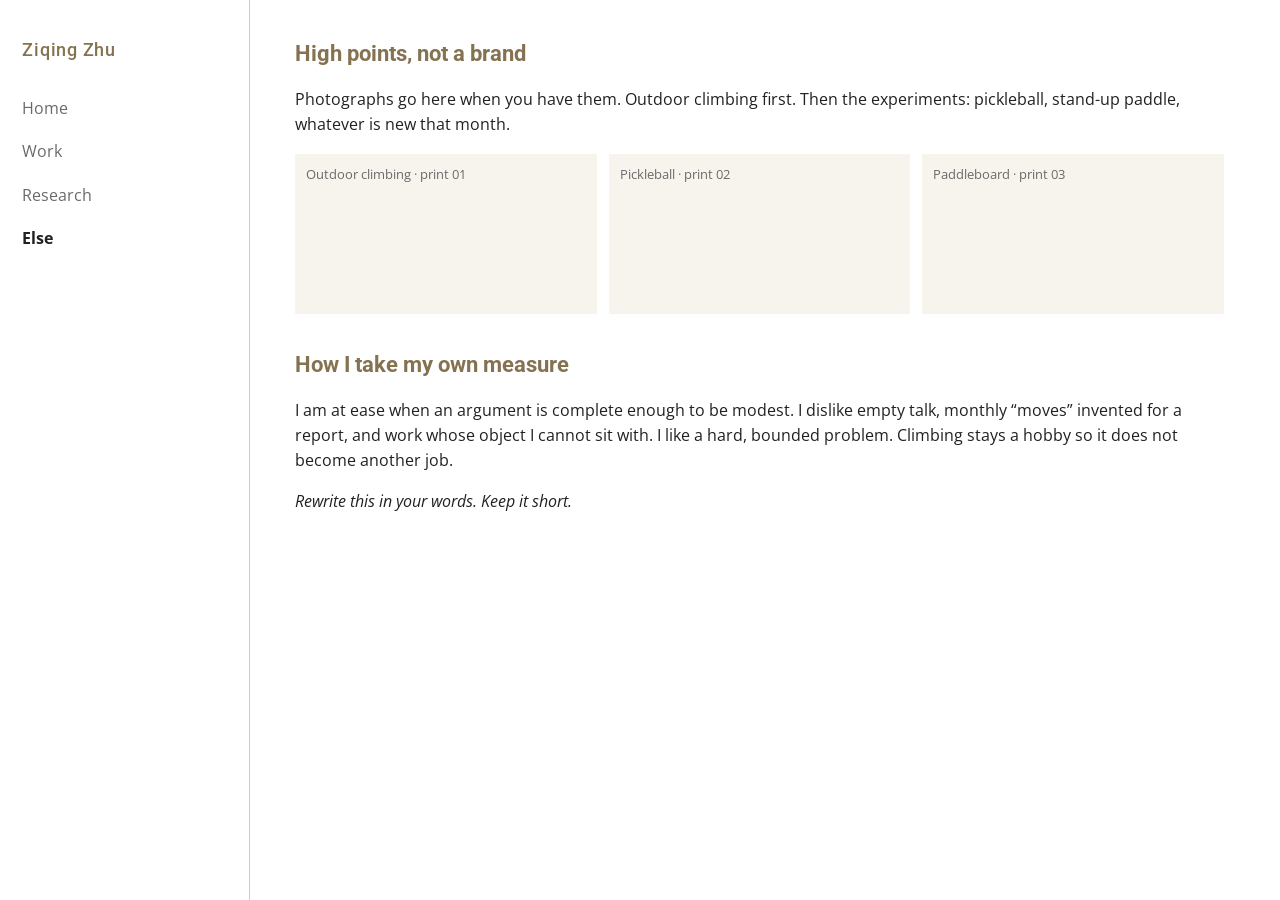
==== else.html @ 23becf90 "Publish a static personal site that opens locally without a preview server. Co-authored-by: Cursor <" ====
<!DOCTYPE html>
<html lang="en">
<head>
  <meta charset="utf-8" />
  <meta name="viewport" content="width=device-width, initial-scale=1" />
  <title>Else · Ziqing Zhu</title>
  <link rel="preconnect" href="https://fonts.googleapis.com" />
  <link rel="preconnect" href="https://fonts.gstatic.com" crossorigin />
  <link href="https://fonts.googleapis.com/css2?family=Open+Sans:ital,wght@0,400;0,700;1,400&family=Roboto:wght@400;500;700&display=swap" rel="stylesheet" />
  <link rel="stylesheet" href="styles.css?v=3" />
</head>
<body>
  <div class="page">
    <aside class="nav">
      <p class="brand">Ziqing Zhu</p>
      <nav aria-label="Primary">
        <ul>
          <li><a href="index.html">Home</a></li>
          <li><a href="work.html">Work</a></li>
          <li><a href="research.html">Research</a></li>
          <li><a href="else.html" aria-current="page">Else</a></li>
        </ul>
      </nav>
    </aside>
    <div class="main">
      <h2>High points, not a brand</h2>
      <p>Photographs go here when you have them. Outdoor climbing first. Then the experiments: pickleball, stand-up paddle, whatever is new that month.</p>

      <div class="moments">
        <div class="moment">Outdoor climbing · print 01</div>
        <div class="moment">Pickleball · print 02</div>
        <div class="moment">Paddleboard · print 03</div>
      </div>

      <article class="section">
        <h2>How I take my own measure</h2>
        <p>I am at ease when an argument is complete enough to be modest. I dislike empty talk, monthly “moves” invented for a report, and work whose object I cannot sit with. I like a hard, bounded problem. Climbing stays a hobby so it does not become another job.</p>
        <p><em>Rewrite this in your words. Keep it short.</em></p>
      </article>
    </div>
  </div>
</body>
</html>
---- styles.css ----
:root {
  --bg: #ffffff;
  --cream: #f7f4ee;
  --ink: #212121;
  --mute: #6a6a6a;
  --taupe: #857251;
  --line: #cccccc;
  --link: #857251;
}

* { box-sizing: border-box; }
html { scroll-behavior: smooth; }
body {
  margin: 0;
  min-height: 100vh;
  background: var(--bg);
  color: var(--ink);
  font-family: "Open Sans", "PingFang SC", "Hiragino Sans GB", sans-serif;
  font-size: 16px;
  font-weight: 400;
  line-height: 1.56;
  overflow-wrap: break-word;
}

a { color: var(--link); }
a:hover { color: #976b25; }
a:focus-visible { outline: 2px solid var(--taupe); outline-offset: 3px; }

.page {
  display: grid;
  grid-template-columns: 250px minmax(0, 1fr);
  min-height: 100vh;
}

.nav {
  padding: 2.4rem 1.4rem 3rem;
  border-right: 1px solid var(--line);
  background: var(--bg);
}
.brand {
  margin: 0 0 1.6rem;
  color: var(--taupe);
  font-family: Roboto, "PingFang SC", sans-serif;
  font-size: 1.15rem;
  font-weight: 500;
  letter-spacing: 0.04em;
  line-height: 1.35;
}
.nav ul {
  list-style: none;
  margin: 0;
  padding: 0;
}
.nav a {
  display: block;
  padding: 0.45rem 0;
  color: var(--mute);
  text-decoration: none;
}
.nav a:hover,
.nav a[aria-current="page"] {
  color: var(--ink);
  font-weight: 700;
}

.main {
  padding: 2.4rem 3.5rem 4rem 2.8rem;
  max-width: 72rem;
}

.hero {
  display: grid;
  grid-template-columns: minmax(14rem, 17.5rem) minmax(0, 1fr);
  gap: 1.8rem 2.8rem;
  align-items: start;
}

.portrait {
  position: relative;
  background: var(--cream);
  aspect-ratio: 4 / 5;
}
.portrait span {
  position: absolute;
  left: 0.7rem;
  bottom: 0.7rem;
  color: #9e9e9e;
  font-size: 0.75rem;
}

h1 {
  margin: 0 0 0.35rem;
  color: var(--taupe);
  font-family: Roboto, sans-serif;
  font-size: 1.85rem;
  font-weight: 700;
  letter-spacing: 0;
  line-height: 1.4;
}
.aka {
  margin: 0 0 1.15rem;
  color: var(--mute);
  font-size: 0.95rem;
}
.lede p { margin: 0 0 1rem; }
.contact {
  margin-top: 1.35rem;
  color: var(--mute);
}

h2 {
  margin: 0 0 0.3rem;
  color: var(--taupe);
  font-family: Roboto, sans-serif;
  font-size: 1.35rem;
  font-weight: 700;
  line-height: 1.5;
}
.section { margin: 0 0 2.4rem; }
.when {
  margin: 0 0 0.3rem;
  color: var(--taupe);
  font-size: 0.92rem;
}
.role { color: var(--mute); margin: 0 0 0.7rem; }
ul { padding-left: 1.15rem; }
li { margin: 0.25rem 0; }

.explain h3 {
  margin: 1.2rem 0 0.3rem;
  color: var(--taupe);
  font-family: Roboto, sans-serif;
  font-size: 1.05rem;
  font-weight: 700;
}
.explain p { margin: 0 0 0.8rem; }

.moments {
  display: grid;
  grid-template-columns: repeat(3, minmax(0, 1fr));
  gap: 0.75rem;
  margin: 1.1rem 0 2.2rem;
}
.moment {
  min-height: 10rem;
  padding: 0.7rem;
  background: var(--cream);
  color: var(--mute);
  font-size: 0.8rem;
}

footer {
  margin-top: 2.2rem;
  padding-top: 0.85rem;
  border-top: 1px solid var(--line);
  color: var(--mute);
  font-size: 0.82rem;
}

@media (max-width: 800px) {
  .page { grid-template-columns: 1fr; }
  .nav {
    border-right: 0;
    border-bottom: 1px solid var(--line);
    padding: 1.1rem 1.2rem;
  }
  .nav ul { display: flex; flex-wrap: wrap; gap: 0 1.1rem; }
  .main { padding: 1.3rem 1.2rem 3rem; }
  .hero, .moments { grid-template-columns: 1fr; }
  .portrait { max-width: 16rem; }
}

@media (prefers-reduced-motion: reduce) {
  html { scroll-behavior: auto; }
}
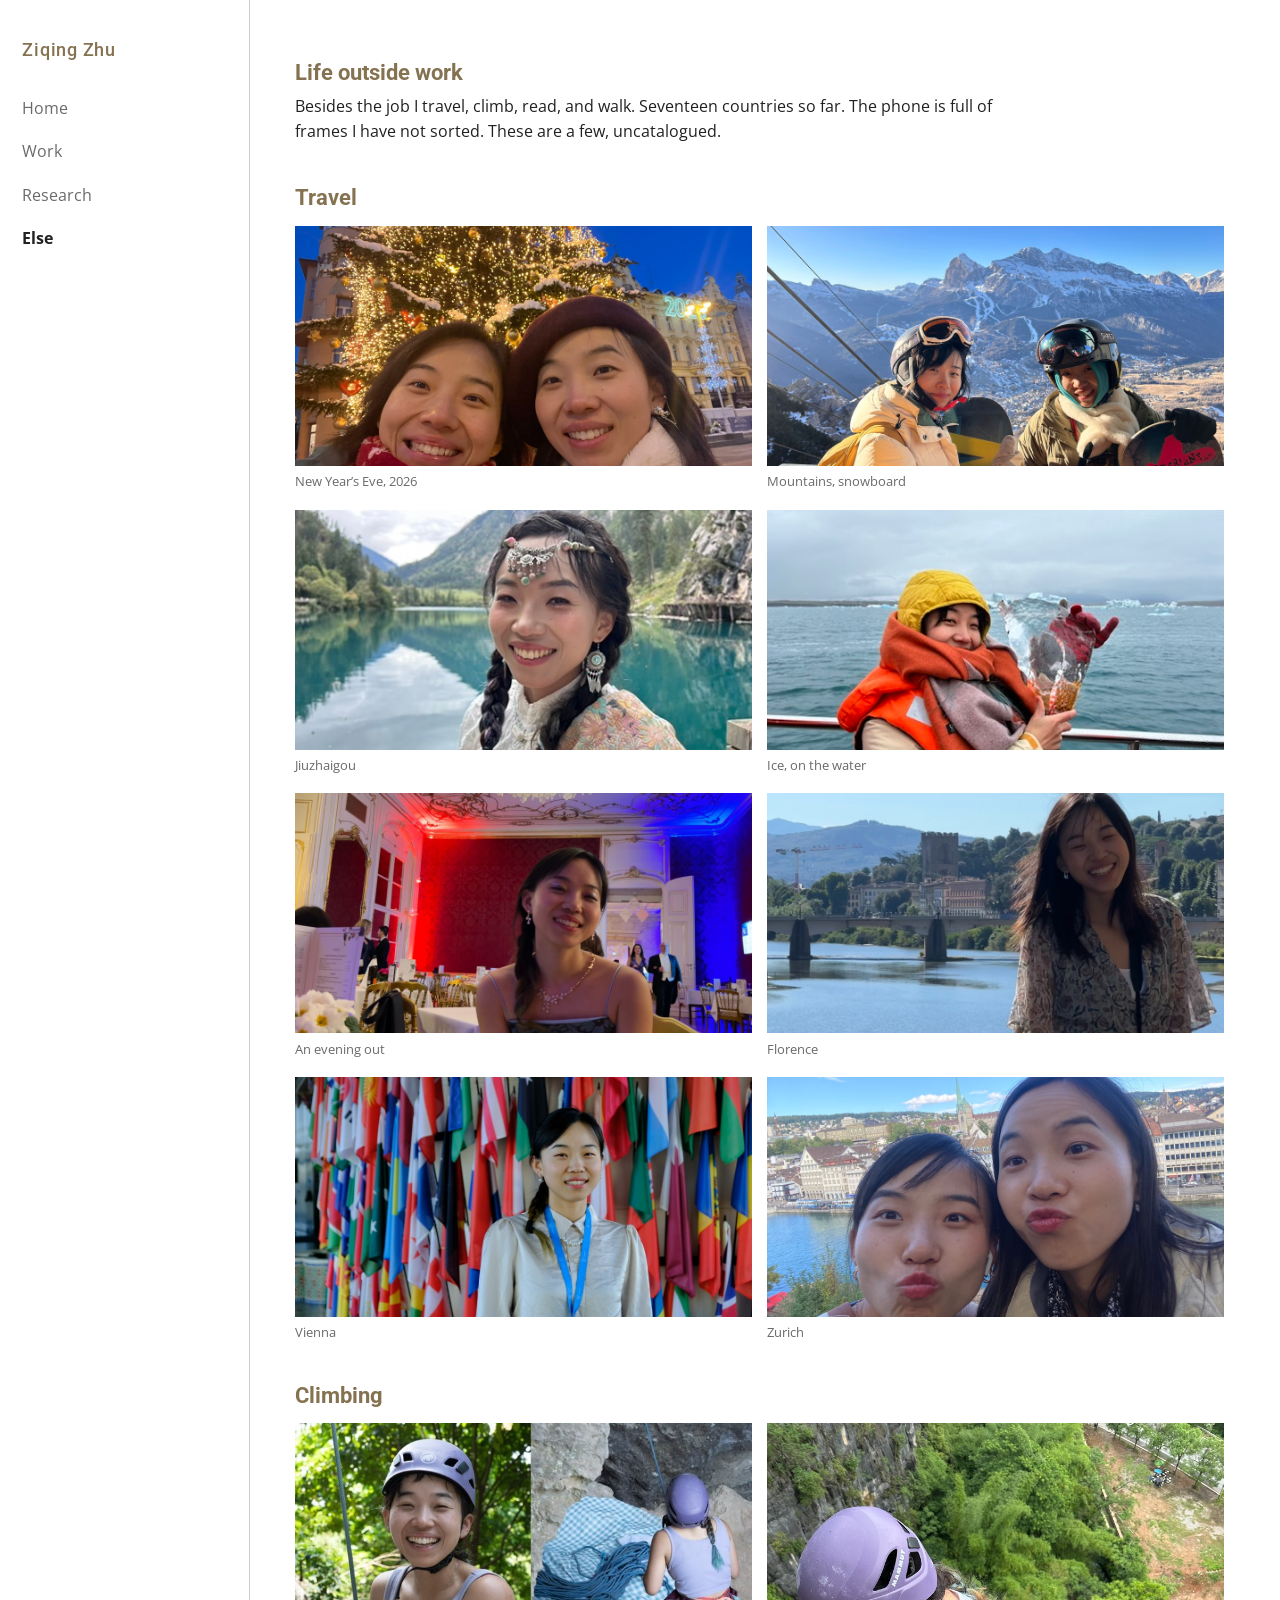
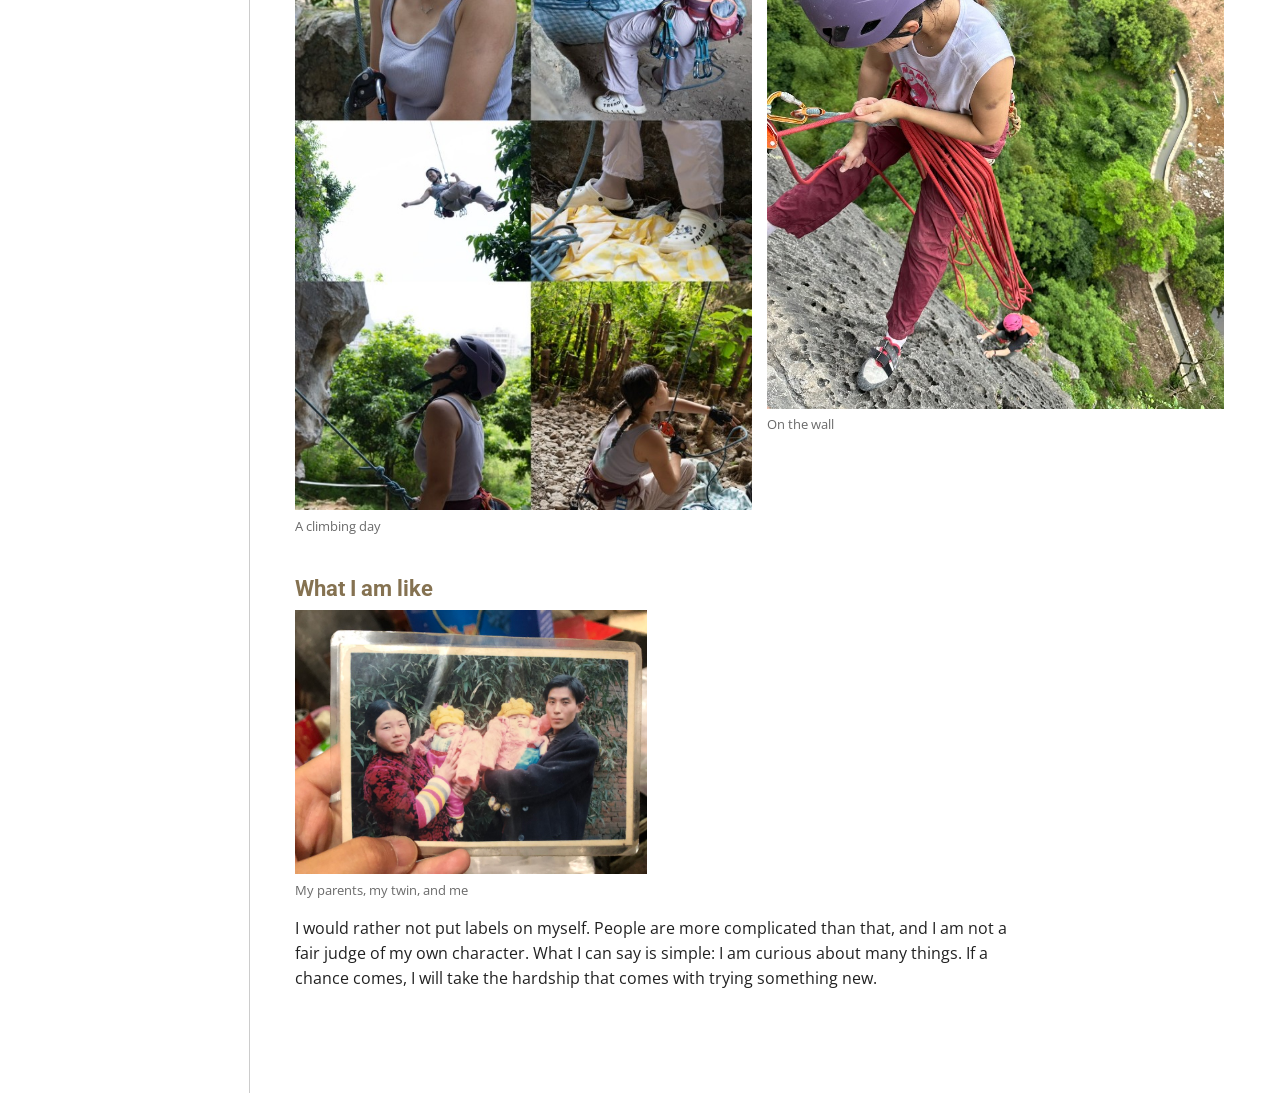
==== commit fe4d68e8: "Publish the English personal site with photos for a public URL. Co-authored-by: Cursor <cursoragent@" ====
--- a/else.html
+++ b/else.html
@@ -7,7 +7,7 @@
   <link rel="preconnect" href="https://fonts.googleapis.com" />
   <link rel="preconnect" href="https://fonts.gstatic.com" crossorigin />
   <link href="https://fonts.googleapis.com/css2?family=Open+Sans:ital,wght@0,400;0,700;1,400&family=Roboto:wght@400;500;700&display=swap" rel="stylesheet" />
-  <link rel="stylesheet" href="styles.css?v=3" />
+  <link rel="stylesheet" href="styles.css?v=14" />
 </head>
 <body>
   <div class="page">
@@ -23,19 +23,66 @@
       </nav>
     </aside>
     <div class="main">
-      <h2>High points, not a brand</h2>
-      <p>Photographs go here when you have them. Outdoor climbing first. Then the experiments: pickleball, stand-up paddle, whatever is new that month.</p>
+      <article class="section">
+        <h2>Life outside work</h2>
+        <p>Besides the job I travel, climb, read, and walk. Seventeen countries so far. The phone is full of frames I have not sorted. These are a few, uncatalogued.</p>
+      </article>
 
-      <div class="moments">
-        <div class="moment">Outdoor climbing · print 01</div>
-        <div class="moment">Pickleball · print 02</div>
-        <div class="moment">Paddleboard · print 03</div>
+      <h2>Travel</h2>
+      <div class="album">
+        <figure>
+          <img src="life/travel-christmas.jpg" alt="With a friend under a New Year tree, 2026" />
+          <figcaption>New Year’s Eve, 2026</figcaption>
+        </figure>
+        <figure>
+          <img src="life/travel-snowboard.jpg" alt="Snowboarding in the mountains with a friend" />
+          <figcaption>Mountains, snowboard</figcaption>
+        </figure>
+        <figure>
+          <img src="life/travel-jiuzhaigou.jpg" alt="By a turquoise lake in the mountains" />
+          <figcaption>Jiuzhaigou</figcaption>
+        </figure>
+        <figure>
+          <img src="life/travel-ice.jpg" alt="On a boat among ice, holding a piece of clear ice" />
+          <figcaption>Ice, on the water</figcaption>
+        </figure>
+        <figure>
+          <img src="life/travel-dinner.jpg" alt="Smiling at a dinner table in an old hall" />
+          <figcaption>An evening out</figcaption>
+        </figure>
+        <figure>
+          <img src="life/travel-florence.jpg" alt="Laughing by a river and a stone tower" />
+          <figcaption>Florence</figcaption>
+        </figure>
+        <figure>
+          <img src="life/vienna-flags.jpg" alt="Standing in front of a wall of national flags" />
+          <figcaption>Vienna</figcaption>
+        </figure>
+        <figure>
+          <img class="pin-faces" src="life/travel-zurich.jpg" alt="With a friend above a river and old town" />
+          <figcaption>Zurich</figcaption>
+        </figure>
       </div>
 
-      <article class="section">
-        <h2>How I take my own measure</h2>
-        <p>I am at ease when an argument is complete enough to be modest. I dislike empty talk, monthly “moves” invented for a report, and work whose object I cannot sit with. I like a hard, bounded problem. Climbing stays a hobby so it does not become another job.</p>
-        <p><em>Rewrite this in your words. Keep it short.</em></p>
+      <h2>Climbing</h2>
+      <div class="album album-full">
+        <figure>
+          <img src="life/climb-set.jpg" alt="Six frames from an outdoor climbing day" />
+          <figcaption>A climbing day</figcaption>
+        </figure>
+        <figure>
+          <img src="life/climb-wall.jpg" alt="On a cliff with a red rope, looking down" />
+          <figcaption>On the wall</figcaption>
+        </figure>
+      </div>
+
+      <article class="section person">
+        <h2>What I am like</h2>
+        <figure class="family">
+          <img src="life/family.jpg" alt="An old family photograph: parents holding two babies" />
+          <figcaption>My parents, my twin, and me</figcaption>
+        </figure>
+        <p>I would rather not put labels on myself. People are more complicated than that, and I am not a fair judge of my own character. What I can say is simple: I am curious about many things. If a chance comes, I will take the hardship that comes with trying something new.</p>
       </article>
     </div>
   </div>
--- a/styles.css
+++ b/styles.css
@@ -6,6 +6,7 @@
   --taupe: #857251;
   --line: #cccccc;
   --link: #857251;
+  --copy: 45.5rem;
 }
 
 * { box-sizing: border-box; }
@@ -78,14 +79,15 @@
 .portrait {
   position: relative;
   background: var(--cream);
-  aspect-ratio: 4 / 5;
-}
-.portrait span {
-  position: absolute;
-  left: 0.7rem;
-  bottom: 0.7rem;
-  color: #9e9e9e;
-  font-size: 0.75rem;
+  aspect-ratio: 3 / 4;
+  overflow: hidden;
+}
+.portrait img {
+  display: block;
+  width: 100%;
+  height: 100%;
+  object-fit: cover;
+  object-position: 50% 18%;
 }
 
 h1 {
@@ -102,11 +104,24 @@
   color: var(--mute);
   font-size: 0.95rem;
 }
+.lede { max-width: var(--copy); }
 .lede p { margin: 0 0 1rem; }
+.caption {
+  margin: 0 0 0.35rem;
+  color: var(--taupe);
+  font-family: Roboto, sans-serif;
+  font-size: 0.7rem;
+  font-weight: 500;
+  letter-spacing: 0.12em;
+  text-transform: uppercase;
+}
 .contact {
-  margin-top: 1.35rem;
-  color: var(--mute);
-}
+  margin-top: 1.5rem;
+  color: var(--mute);
+  font-size: 0.92rem;
+  line-height: 1.55;
+}
+.contact p { margin: 0; }
 
 h2 {
   margin: 0 0 0.3rem;
@@ -116,15 +131,48 @@
   font-weight: 700;
   line-height: 1.5;
 }
-.section { margin: 0 0 2.4rem; }
+.section { margin: 0 0 2.4rem; max-width: var(--copy); }
+.section h3 {
+  margin: 0.85rem 0 0.35rem;
+  color: var(--taupe);
+  font-family: Roboto, sans-serif;
+  font-size: 1.05rem;
+  font-weight: 700;
+}
+.section p { margin: 0 0 0.7rem; }
+.section .caption { margin: 0.85rem 0 0.25rem; }
+.section .caption:first-of-type { margin-top: 0.15rem; }
+.tags {
+  display: flex;
+  flex-wrap: wrap;
+  gap: 0.32rem;
+  margin: 0 0 0.75rem;
+}
+.tag {
+  display: inline-block;
+  padding: 0.08rem 0.42rem;
+  border: 1px solid var(--line);
+  color: var(--taupe);
+  font-family: Roboto, sans-serif;
+  font-size: 0.68rem;
+  font-weight: 500;
+  letter-spacing: 0.04em;
+  line-height: 1.4;
+}
 .when {
   margin: 0 0 0.3rem;
   color: var(--taupe);
   font-size: 0.92rem;
 }
-.role { color: var(--mute); margin: 0 0 0.7rem; }
+.role { color: var(--mute); margin: 0 0 0.45rem; }
 ul { padding-left: 1.15rem; }
+.section ul,
+.section ol { margin: 0.1rem 0 1.15rem; }
+.section ol { padding-left: 1.2rem; }
 li { margin: 0.25rem 0; }
+.section h2 { margin-top: 1.15rem; }
+.section .caption + h2 { margin-top: 0.15rem; }
+.section .when + h2 { margin-top: 0; }
 
 .explain h3 {
   margin: 1.2rem 0 0.3rem;
@@ -135,19 +183,60 @@
 }
 .explain p { margin: 0 0 0.8rem; }
 
-.moments {
+.papers {
+  list-style: none;
+  padding-left: 0;
+}
+.papers li { margin: 0 0 0.9rem; }
+
+.album {
   display: grid;
-  grid-template-columns: repeat(3, minmax(0, 1fr));
-  gap: 0.75rem;
-  margin: 1.1rem 0 2.2rem;
-}
-.moment {
-  min-height: 10rem;
-  padding: 0.7rem;
-  background: var(--cream);
-  color: var(--mute);
-  font-size: 0.8rem;
-}
+  grid-template-columns: repeat(2, minmax(0, 1fr));
+  gap: 1.1rem 0.9rem;
+  margin: 0.7rem 0 2.3rem;
+}
+.album figure,
+.family {
+  margin: 0;
+}
+.album img,
+.family img {
+  display: block;
+  width: 100%;
+  height: 15rem;
+  object-fit: cover;
+}
+.album .pin-faces {
+  object-position: center 78%;
+}
+.album-full img {
+  height: auto;
+  object-fit: contain;
+  background: var(--cream);
+}
+.album .wide { grid-column: 1 / -1; }
+.album .wide img {
+  height: auto;
+  max-height: 32rem;
+  object-fit: contain;
+  background: var(--cream);
+}
+.album figcaption,
+.family figcaption {
+  margin-top: 0.35rem;
+  color: var(--mute);
+  font-size: 0.82rem;
+}
+.family {
+  max-width: 22rem;
+  margin: 0 0 1rem;
+}
+.family img {
+  height: auto;
+  object-fit: contain;
+  background: var(--cream);
+}
+.person { max-width: var(--copy); }
 
 footer {
   margin-top: 2.2rem;
@@ -166,7 +255,7 @@
   }
   .nav ul { display: flex; flex-wrap: wrap; gap: 0 1.1rem; }
   .main { padding: 1.3rem 1.2rem 3rem; }
-  .hero, .moments { grid-template-columns: 1fr; }
+  .hero, .album { grid-template-columns: 1fr; }
   .portrait { max-width: 16rem; }
 }
 
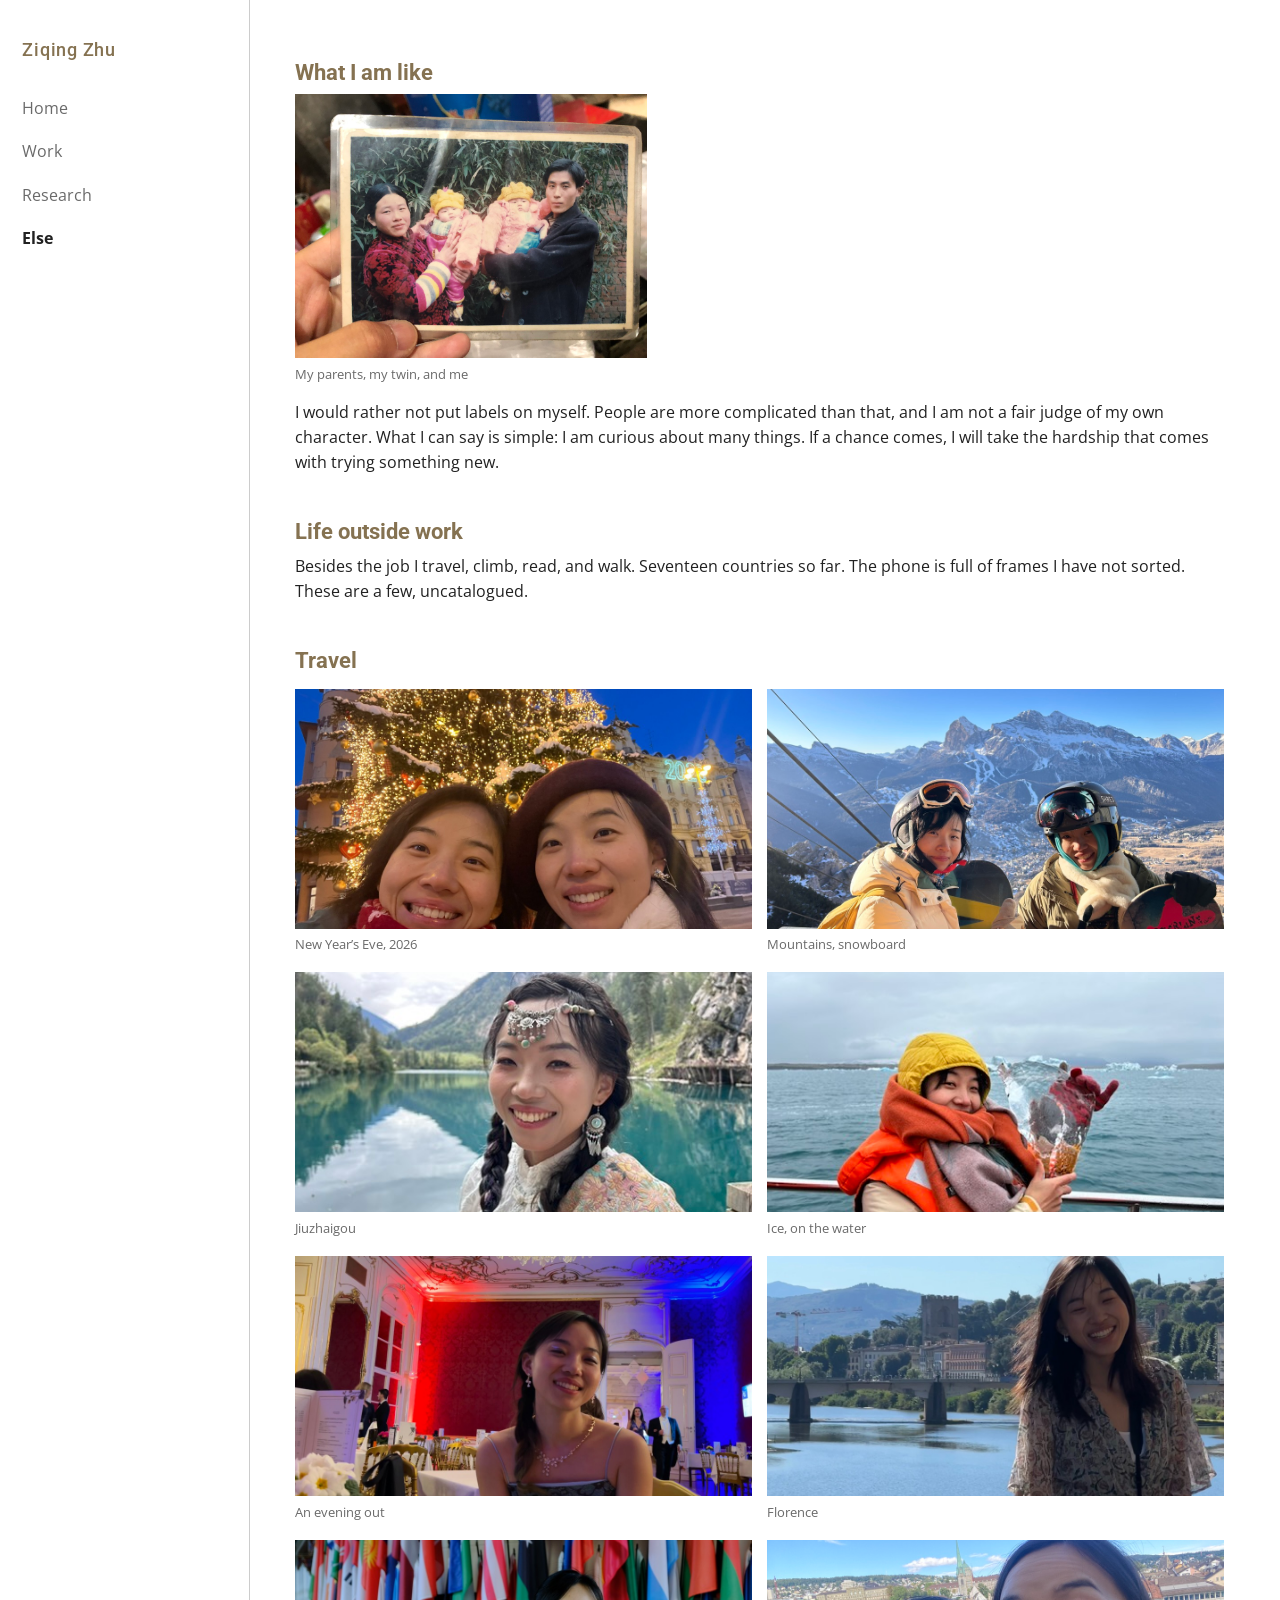
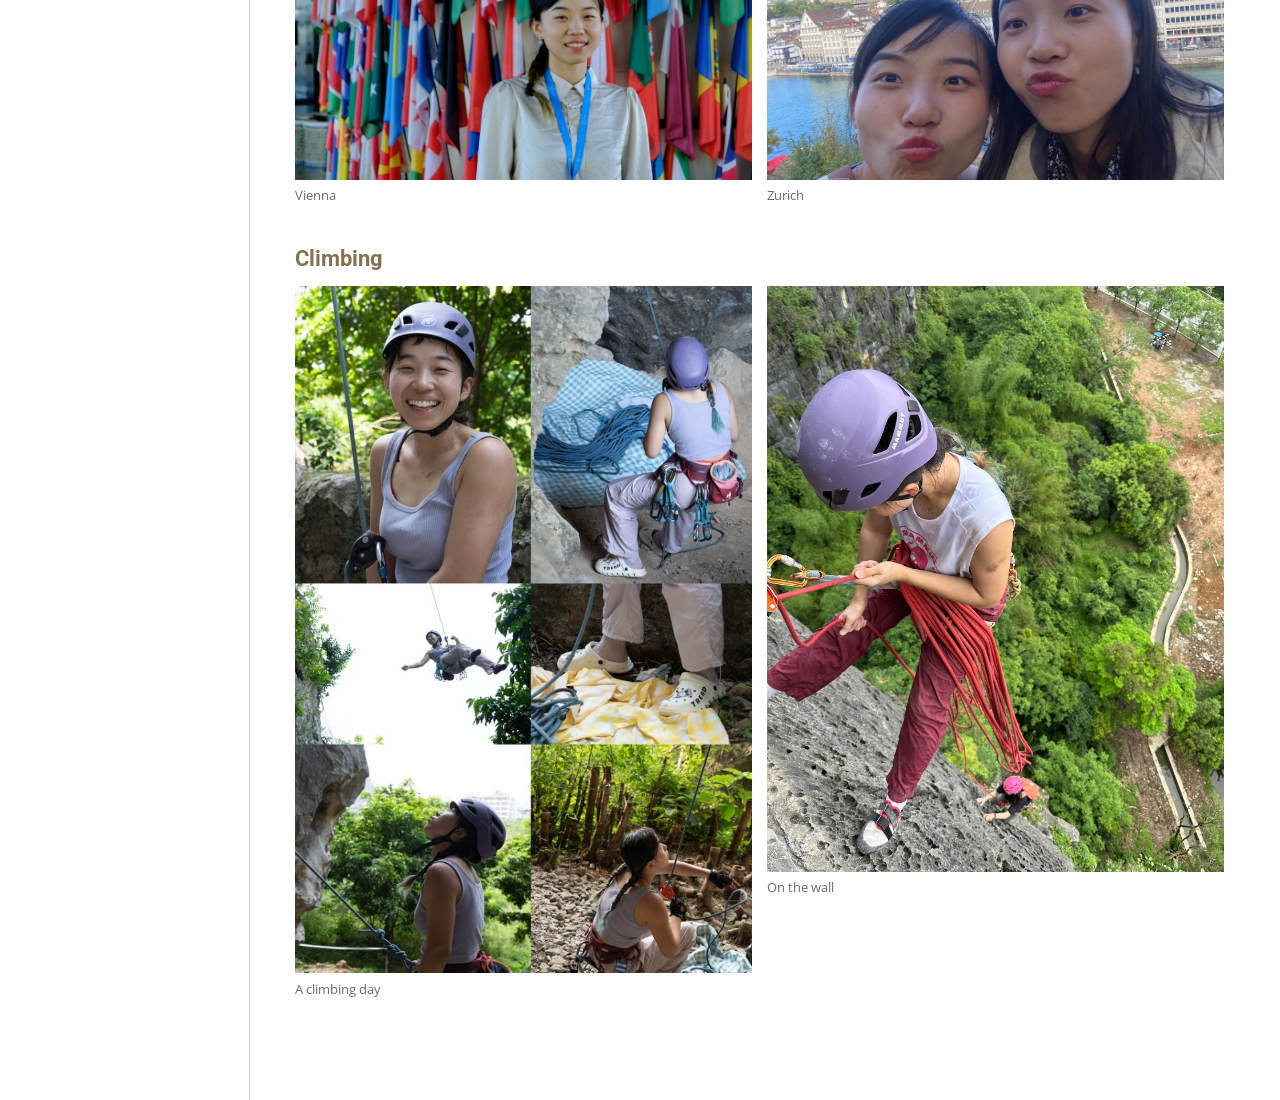
==== commit 89b15d28: "Widen Work and Research, fill in company and role detail, and move Else copy to the top. Co-authored" ====
--- a/else.html
+++ b/else.html
@@ -7,7 +7,7 @@
   <link rel="preconnect" href="https://fonts.googleapis.com" />
   <link rel="preconnect" href="https://fonts.gstatic.com" crossorigin />
   <link href="https://fonts.googleapis.com/css2?family=Open+Sans:ital,wght@0,400;0,700;1,400&family=Roboto:wght@400;500;700&display=swap" rel="stylesheet" />
-  <link rel="stylesheet" href="styles.css?v=14" />
+  <link rel="stylesheet" href="styles.css?v=15" />
 </head>
 <body>
   <div class="page">
@@ -23,6 +23,15 @@
       </nav>
     </aside>
     <div class="main">
+      <article class="section person">
+        <h2>What I am like</h2>
+        <figure class="family">
+          <img src="life/family.jpg" alt="An old family photograph: parents holding two babies" />
+          <figcaption>My parents, my twin, and me</figcaption>
+        </figure>
+        <p>I would rather not put labels on myself. People are more complicated than that, and I am not a fair judge of my own character. What I can say is simple: I am curious about many things. If a chance comes, I will take the hardship that comes with trying something new.</p>
+      </article>
+
       <article class="section">
         <h2>Life outside work</h2>
         <p>Besides the job I travel, climb, read, and walk. Seventeen countries so far. The phone is full of frames I have not sorted. These are a few, uncatalogued.</p>
@@ -75,15 +84,6 @@
           <figcaption>On the wall</figcaption>
         </figure>
       </div>
-
-      <article class="section person">
-        <h2>What I am like</h2>
-        <figure class="family">
-          <img src="life/family.jpg" alt="An old family photograph: parents holding two babies" />
-          <figcaption>My parents, my twin, and me</figcaption>
-        </figure>
-        <p>I would rather not put labels on myself. People are more complicated than that, and I am not a fair judge of my own character. What I can say is simple: I am curious about many things. If a chance comes, I will take the hardship that comes with trying something new.</p>
-      </article>
     </div>
   </div>
 </body>
--- a/styles.css
+++ b/styles.css
@@ -7,6 +7,7 @@
   --line: #cccccc;
   --link: #857251;
   --copy: 45.5rem;
+  --page: 62rem;
 }
 
 * { box-sizing: border-box; }
@@ -131,7 +132,7 @@
   font-weight: 700;
   line-height: 1.5;
 }
-.section { margin: 0 0 2.4rem; max-width: var(--copy); }
+.section { margin: 0 0 2.6rem; max-width: var(--page); }
 .section h3 {
   margin: 0.85rem 0 0.35rem;
   color: var(--taupe);
@@ -236,7 +237,17 @@
   object-fit: contain;
   background: var(--cream);
 }
-.person { max-width: var(--copy); }
+.person { max-width: var(--page); }
+
+.cols {
+  display: grid;
+  grid-template-columns: minmax(0, 1fr) minmax(0, 1fr);
+  gap: 1.2rem 2.6rem;
+  align-items: start;
+}
+.cols h3 { margin-top: 0; }
+.cols .when { margin-top: 0; }
+.cols h2 { margin-top: 0; }
 
 footer {
   margin-top: 2.2rem;
@@ -255,7 +266,7 @@
   }
   .nav ul { display: flex; flex-wrap: wrap; gap: 0 1.1rem; }
   .main { padding: 1.3rem 1.2rem 3rem; }
-  .hero, .album { grid-template-columns: 1fr; }
+  .hero, .album, .cols { grid-template-columns: 1fr; }
   .portrait { max-width: 16rem; }
 }
 
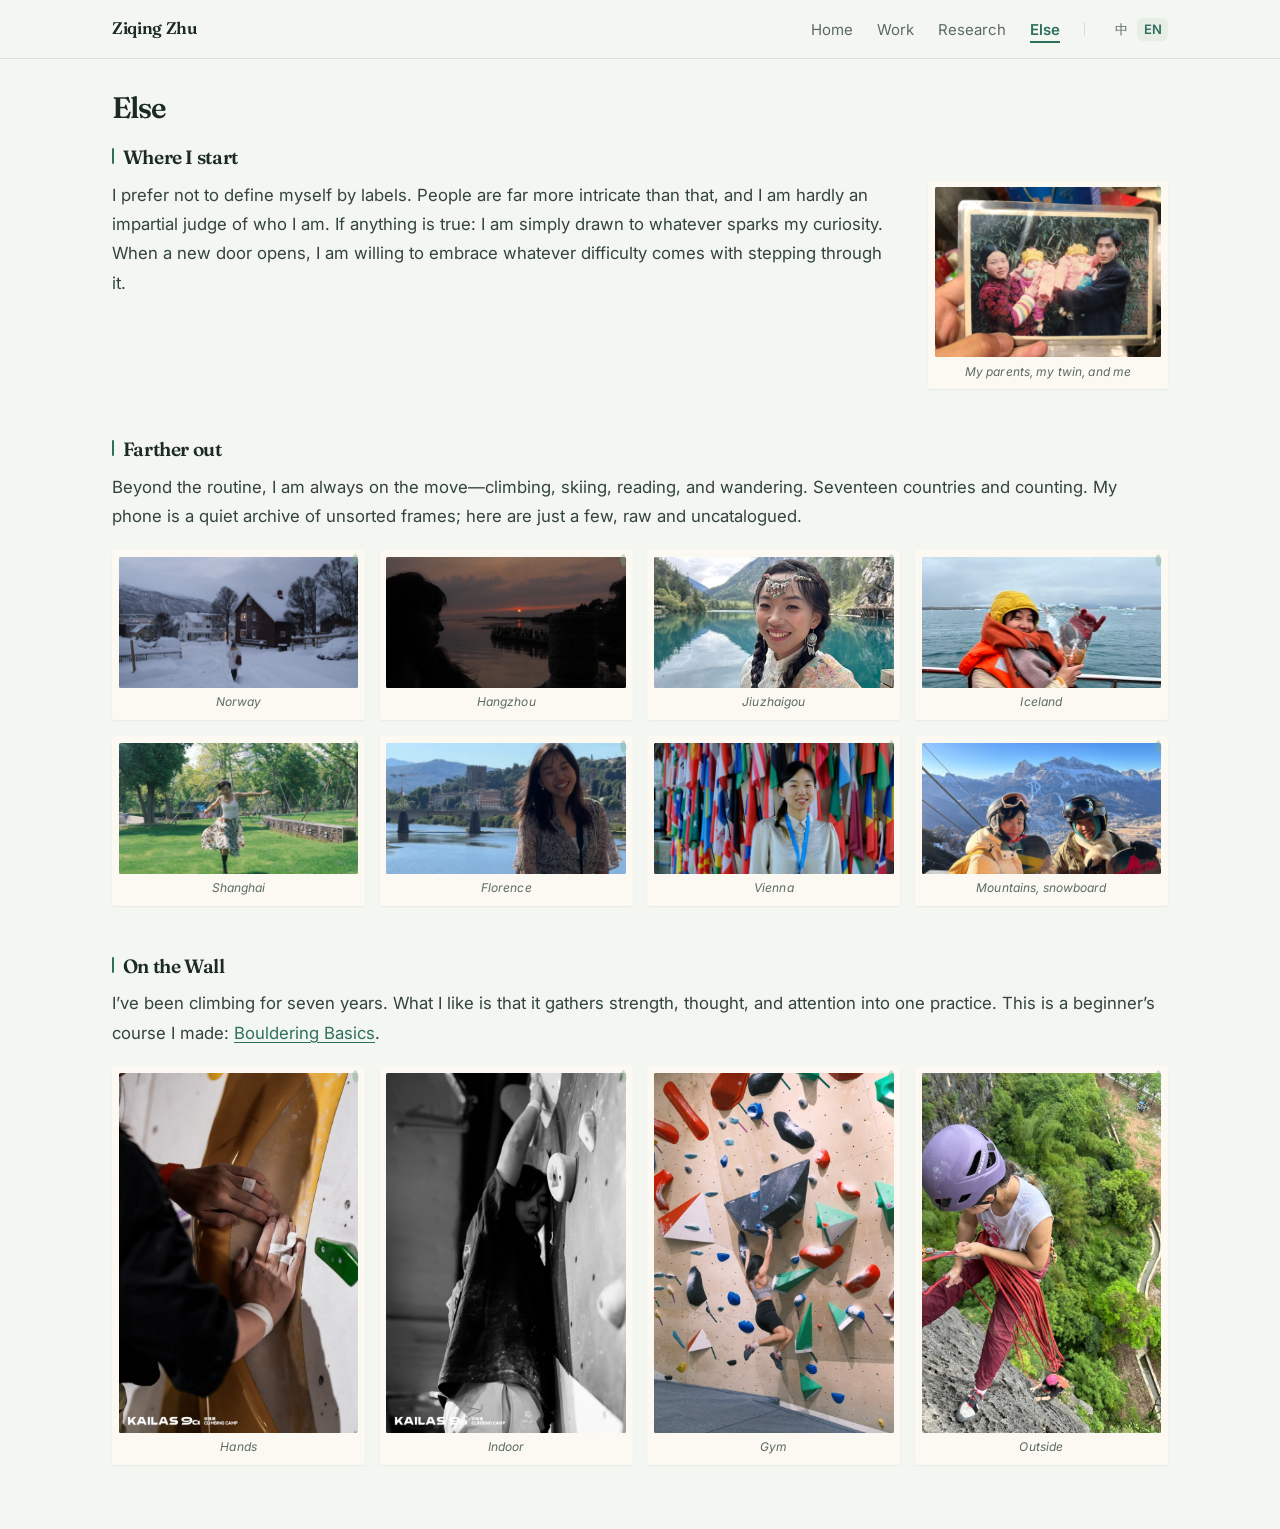
==== commit d415a435: "Restyle the public site around a shared timeline, bilingual Work and Research, and a refreshed Else " ====
--- a/else.html
+++ b/else.html
@@ -6,85 +6,191 @@
   <title>Else · Ziqing Zhu</title>
   <link rel="preconnect" href="https://fonts.googleapis.com" />
   <link rel="preconnect" href="https://fonts.gstatic.com" crossorigin />
-  <link href="https://fonts.googleapis.com/css2?family=Open+Sans:ital,wght@0,400;0,700;1,400&family=Roboto:wght@400;500;700&display=swap" rel="stylesheet" />
-  <link rel="stylesheet" href="styles.css?v=15" />
+  <link href="https://fonts.googleapis.com/css2?family=Fraunces:opsz,wght@9..144,500;9..144,600;9..144,700&family=Inter:opsz,wght@14..32,100..900&display=swap" rel="stylesheet" />
+  <link rel="stylesheet" href="styles.css?v=40" />
 </head>
 <body>
   <div class="page">
-    <aside class="nav">
-      <p class="brand">Ziqing Zhu</p>
-      <nav aria-label="Primary">
-        <ul>
-          <li><a href="index.html">Home</a></li>
-          <li><a href="work.html">Work</a></li>
-          <li><a href="research.html">Research</a></li>
-          <li><a href="else.html" aria-current="page">Else</a></li>
-        </ul>
-      </nav>
-    </aside>
-    <div class="main">
-      <article class="section person">
-        <h2>What I am like</h2>
-        <figure class="family">
-          <img src="life/family.jpg" alt="An old family photograph: parents holding two babies" />
-          <figcaption>My parents, my twin, and me</figcaption>
-        </figure>
-        <p>I would rather not put labels on myself. People are more complicated than that, and I am not a fair judge of my own character. What I can say is simple: I am curious about many things. If a chance comes, I will take the hardship that comes with trying something new.</p>
-      </article>
+    <header class="site-head">
+      <div class="site-head-inner">
+        <a class="brand" href="index.html">Ziqing Zhu</a>
+        <div class="site-tools">
+          <nav aria-label="Primary">
+            <ul>
+              <li><a href="index.html">Home</a></li>
+              <li><a href="work.html">Work</a></li>
+              <li><a href="research.html">Research</a></li>
+              <li><a href="else.html" aria-current="page">Else</a></li>
+            </ul>
+          </nav>
+          <div class="nav-rule" aria-hidden="true"></div>
+          <div class="lang-switch" role="group" aria-label="Language">
+            <button type="button" data-set-lang="zh" aria-pressed="false">中</button>
+            <button type="button" data-set-lang="en" aria-pressed="true">EN</button>
+          </div>
+        </div>
+      </div>
+    </header>
+    <main class="main">
+      <div class="content">
+        <header class="page-head">
+          <h1 class="page-title">
+            <span data-lang-text="en">Else</span>
+            <span data-lang-text="zh" hidden>其它</span>
+          </h1>
+        </header>
 
-      <article class="section">
-        <h2>Life outside work</h2>
-        <p>Besides the job I travel, climb, read, and walk. Seventeen countries so far. The phone is full of frames I have not sorted. These are a few, uncatalogued.</p>
-      </article>
+        <section class="chapter">
+          <h2 class="section-title">
+            <span data-lang-text="en">Where I start</span>
+            <span data-lang-text="zh" hidden>关于起点</span>
+          </h2>
+          <div class="chapter-lead">
+            <div class="chapter-copy">
+              <p data-lang-text="en">I prefer not to define myself by labels. People are far more intricate than that, and I am hardly an impartial judge of who I am. If anything is true: I am simply drawn to whatever sparks my curiosity. When a new door opens, I am willing to embrace whatever difficulty comes with stepping through it.</p>
+              <p data-lang-text="zh" hidden>我不习惯用标签定义自己。人远比那要复杂，我也不是那个能客观评判自己的法官。若真要说些什么：我只是对许多事怀抱好奇。当新的可能出现，我愿欣然承载那份随之而来的陌生与挑战。</p>
+            </div>
+            <figure class="polaroid tall">
+              <img src="life/family.jpg" alt="An old family photograph: parents holding two babies" />
+              <figcaption>
+                <span data-lang-text="en">My parents, my twin, and me</span>
+                <span data-lang-text="zh" hidden>父母、孪生，和我</span>
+              </figcaption>
+            </figure>
+          </div>
+        </section>
 
-      <h2>Travel</h2>
-      <div class="album">
-        <figure>
-          <img src="life/travel-christmas.jpg" alt="With a friend under a New Year tree, 2026" />
-          <figcaption>New Year’s Eve, 2026</figcaption>
-        </figure>
-        <figure>
-          <img src="life/travel-snowboard.jpg" alt="Snowboarding in the mountains with a friend" />
-          <figcaption>Mountains, snowboard</figcaption>
-        </figure>
-        <figure>
-          <img src="life/travel-jiuzhaigou.jpg" alt="By a turquoise lake in the mountains" />
-          <figcaption>Jiuzhaigou</figcaption>
-        </figure>
-        <figure>
-          <img src="life/travel-ice.jpg" alt="On a boat among ice, holding a piece of clear ice" />
-          <figcaption>Ice, on the water</figcaption>
-        </figure>
-        <figure>
-          <img src="life/travel-dinner.jpg" alt="Smiling at a dinner table in an old hall" />
-          <figcaption>An evening out</figcaption>
-        </figure>
-        <figure>
-          <img src="life/travel-florence.jpg" alt="Laughing by a river and a stone tower" />
-          <figcaption>Florence</figcaption>
-        </figure>
-        <figure>
-          <img src="life/vienna-flags.jpg" alt="Standing in front of a wall of national flags" />
-          <figcaption>Vienna</figcaption>
-        </figure>
-        <figure>
-          <img class="pin-faces" src="life/travel-zurich.jpg" alt="With a friend above a river and old town" />
-          <figcaption>Zurich</figcaption>
-        </figure>
+        <section class="chapter">
+          <h2 class="section-title">
+            <span data-lang-text="en">Farther out</span>
+            <span data-lang-text="zh" hidden>远行与世界</span>
+          </h2>
+          <div class="chapter-copy">
+            <p data-lang-text="en">Beyond the routine, I am always on the move—climbing, skiing, reading, and wandering. Seventeen countries and counting. My phone is a quiet archive of unsorted frames; here are just a few, raw and uncatalogued.</p>
+            <p data-lang-text="zh" hidden>越过日常的轨道，我总是在路上——攀岩、滑雪、阅读、远行。足迹走过十七个国家。手机里塞满了还没来得及整理的碎片，这里只挑了几个未经修饰的瞬间。</p>
+          </div>
+          <div class="sky">
+            <figure class="polaroid">
+              <img src="life/travel-nye.jpg" alt="Walking away down a snow-covered street at dusk" />
+              <figcaption>
+                <span data-lang-text="en">Norway</span>
+                <span data-lang-text="zh" hidden>挪威</span>
+              </figcaption>
+            </figure>
+            <figure class="polaroid">
+              <img src="life/travel-hangzhou.jpg" alt="Silhouette at sunset over the water" />
+              <figcaption>
+                <span data-lang-text="en">Hangzhou</span>
+                <span data-lang-text="zh" hidden>杭州</span>
+              </figcaption>
+            </figure>
+            <figure class="polaroid">
+              <img src="life/travel-jiuzhaigou.jpg" alt="By a turquoise lake in the mountains" />
+              <figcaption>
+                <span data-lang-text="en">Jiuzhaigou</span>
+                <span data-lang-text="zh" hidden>九寨沟</span>
+              </figcaption>
+            </figure>
+            <figure class="polaroid">
+              <img src="life/travel-ice.jpg" alt="On a boat among ice in Iceland, holding a piece of clear ice" />
+              <figcaption>
+                <span data-lang-text="en">Iceland</span>
+                <span data-lang-text="zh" hidden>冰岛</span>
+              </figcaption>
+            </figure>
+            <figure class="polaroid">
+              <img src="life/travel-shanghai.jpg" alt="Jumping on the grass in a park" />
+              <figcaption>
+                <span data-lang-text="en">Shanghai</span>
+                <span data-lang-text="zh" hidden>上海</span>
+              </figcaption>
+            </figure>
+            <figure class="polaroid">
+              <img src="life/travel-florence.jpg" alt="Laughing by a river and a stone tower" />
+              <figcaption>
+                <span data-lang-text="en">Florence</span>
+                <span data-lang-text="zh" hidden>佛罗伦萨</span>
+              </figcaption>
+            </figure>
+            <figure class="polaroid">
+              <img src="life/vienna-flags.jpg" alt="Standing in front of a wall of national flags" />
+              <figcaption>
+                <span data-lang-text="en">Vienna</span>
+                <span data-lang-text="zh" hidden>维也纳</span>
+              </figcaption>
+            </figure>
+            <figure class="polaroid">
+              <img src="life/travel-snowboard.jpg" alt="Snowboarding in the mountains with a friend" />
+              <figcaption>
+                <span data-lang-text="en">Mountains, snowboard</span>
+                <span data-lang-text="zh" hidden>雪山，滑雪</span>
+              </figcaption>
+            </figure>
+          </div>
+        </section>
+
+        <section class="chapter">
+          <h2 class="section-title">
+            <span data-lang-text="en">On the Wall</span>
+            <span data-lang-text="zh" hidden>在岩壁上</span>
+          </h2>
+          <div class="chapter-copy">
+            <p data-lang-text="en">I’ve been climbing for seven years. What I like is that it gathers strength, thought, and attention into one practice. This is a beginner’s course I made: <a href="https://aqkeepstudying.github.io/bouldering-basics/#basics">Bouldering Basics</a>.</p>
+            <p data-lang-text="zh" hidden>喜欢攀岩已经7年啦。攀岩的乐趣在于，力量、思考、专注的集大成者。这是我做的新手入门课：<a href="https://aqkeepstudying.github.io/bouldering-basics/#basics">Bouldering Basics</a>。</p>
+          </div>
+          <div class="sky sky-climb">
+            <figure class="polaroid">
+              <img src="life/climb-hands.jpg" alt="Taped fingers on a climbing hold" />
+              <figcaption>
+                <span data-lang-text="en">Hands</span>
+                <span data-lang-text="zh" hidden>手</span>
+              </figcaption>
+            </figure>
+            <figure class="polaroid">
+              <img src="life/climb-indoor.jpg" alt="Climbing indoors, reaching for a hold" />
+              <figcaption>
+                <span data-lang-text="en">Indoor</span>
+                <span data-lang-text="zh" hidden>岩馆</span>
+              </figcaption>
+            </figure>
+            <figure class="polaroid">
+              <img src="life/climb-gym.jpg" alt="On a colourful indoor bouldering wall" />
+              <figcaption>
+                <span data-lang-text="en">Gym</span>
+                <span data-lang-text="zh" hidden>抱石</span>
+              </figcaption>
+            </figure>
+            <figure class="polaroid">
+              <img src="life/climb-wall.jpg" alt="On a cliff with a red rope, looking down" />
+              <figcaption>
+                <span data-lang-text="en">Outside</span>
+                <span data-lang-text="zh" hidden>户外</span>
+              </figcaption>
+            </figure>
+          </div>
+        </section>
       </div>
-
-      <h2>Climbing</h2>
-      <div class="album album-full">
-        <figure>
-          <img src="life/climb-set.jpg" alt="Six frames from an outdoor climbing day" />
-          <figcaption>A climbing day</figcaption>
-        </figure>
-        <figure>
-          <img src="life/climb-wall.jpg" alt="On a cliff with a red rope, looking down" />
-          <figcaption>On the wall</figcaption>
-        </figure>
-      </div>
-    </div>
+    </main>
   </div>
+  <script>
+    (function () {
+      var saved = localStorage.getItem("ziqing-lang") || "en";
+      function setLang(lang) {
+        document.documentElement.lang = lang === "zh" ? "zh-Hans" : "en";
+        document.querySelectorAll("[data-lang-text]").forEach(function (el) {
+          el.hidden = el.getAttribute("data-lang-text") !== lang;
+        });
+        document.querySelectorAll("[data-set-lang]").forEach(function (btn) {
+          btn.setAttribute("aria-pressed", String(btn.getAttribute("data-set-lang") === lang));
+        });
+        localStorage.setItem("ziqing-lang", lang);
+      }
+      setLang(saved);
+      document.querySelector(".lang-switch").addEventListener("click", function (e) {
+        var btn = e.target.closest("[data-set-lang]");
+        if (btn) setLang(btn.getAttribute("data-set-lang"));
+      });
+    })();
+  </script>
 </body>
 </html>
--- a/styles.css
+++ b/styles.css
@@ -1,87 +1,475 @@
 :root {
-  --bg: #ffffff;
-  --cream: #f7f4ee;
-  --ink: #212121;
-  --mute: #6a6a6a;
-  --taupe: #857251;
-  --line: #cccccc;
-  --link: #857251;
-  --copy: 45.5rem;
-  --page: 62rem;
+  --bg: #f3f6f1;
+  --ink: #1c2b22;
+  --qing: #2f6f5e;
+  --leaf: #7ca982;
+  --gold: #c9a227;
+  --muted: #5c6b62;
+  --role: #3d5248;
+  --line: rgba(47, 111, 94, 0.16);
+  --link: #2f6f5e;
+  --kicker: #6b7d72;
+  --hover: rgba(47, 111, 94, 0.06);
+  --content: 72rem;
+  --note: #4e6056;
+  --cite: #3d5248;
+  --prose: #33443b;
+  --radius: 0.5rem;
+  --cream: #e7eee6;
+  --paper: #fbf9f2;
+  --display: Fraunces, "Iowan Old Style", "Palatino Linotype", Palatino, "Songti SC", "Noto Serif SC", serif;
+  --sans: Inter, -apple-system, BlinkMacSystemFont, "Segoe UI", Roboto, "PingFang SC", "Microsoft YaHei", "Source Han Sans SC", "Noto Sans CJK SC", sans-serif;
 }
 
 * { box-sizing: border-box; }
-html { scroll-behavior: smooth; }
+[hidden] { display: none !important; }
+html { scroll-behavior: smooth; color-scheme: light; }
 body {
   margin: 0;
   min-height: 100vh;
   background: var(--bg);
   color: var(--ink);
-  font-family: "Open Sans", "PingFang SC", "Hiragino Sans GB", sans-serif;
-  font-size: 16px;
+  font-family: var(--sans);
+  font-size: 15px;
   font-weight: 400;
-  line-height: 1.56;
+  line-height: 1.55;
   overflow-wrap: break-word;
 }
 
-a { color: var(--link); }
-a:hover { color: #976b25; }
-a:focus-visible { outline: 2px solid var(--taupe); outline-offset: 3px; }
+a { color: var(--link); text-decoration: underline; text-underline-offset: 0.15em; text-decoration-thickness: 1px; }
+a:hover { color: var(--ink); }
+a:focus-visible { outline: 2px solid var(--qing); outline-offset: 3px; }
 
 .page {
+  min-height: 100vh;
+}
+.site-head {
+  border-bottom: 1px solid var(--line);
+  background: var(--bg);
+}
+.site-head-inner {
+  display: flex;
+  align-items: center;
+  justify-content: space-between;
+  gap: 1.5rem;
+  width: 100%;
+  max-width: var(--content);
+  margin: 0 auto;
+  padding: 0.95rem 3rem;
+}
+.brand {
+  margin: 0;
+  color: var(--ink);
+  font-family: var(--display);
+  font-size: 1.05rem;
+  font-weight: 600;
+  letter-spacing: -0.02em;
+  line-height: 1.3;
+  text-decoration: none;
+}
+.brand:hover { color: var(--qing); }
+.site-tools {
+  display: flex;
+  align-items: center;
+  gap: 1.5rem;
+  flex-shrink: 0;
+}
+.site-head nav ul {
+  display: flex;
+  align-items: center;
+  gap: 1.5rem;
+  list-style: none;
+  margin: 0;
+  padding: 0;
+}
+.site-head nav a {
+  display: inline-block;
+  padding: 0.15rem 0;
+  color: var(--muted);
+  font-weight: 400;
+  text-decoration: none;
+  transition: color 180ms ease;
+}
+.site-head nav a:hover { color: var(--ink); }
+.site-head nav a[aria-current="page"] {
+  color: var(--qing);
+  font-weight: 600;
+  box-shadow: inset 0 -2px 0 var(--qing);
+}
+.nav-rule {
+  width: 1px;
+  height: 0.85rem;
+  background: var(--line);
+  flex-shrink: 0;
+}
+
+.main {
+  padding: 2rem 0 4rem;
+}
+.content {
+  width: 100%;
+  max-width: var(--content);
+  margin-left: auto;
+  margin-right: auto;
+  padding: 0 3rem;
+}
+
+.page-head {
+  display: flex;
+  align-items: baseline;
+  justify-content: space-between;
+  gap: 1rem;
+  margin: 0 0 1.25rem;
+}
+.page-title {
+  margin: 0;
+  color: var(--ink);
+  font-family: var(--display);
+  font-size: 1.85rem;
+  font-weight: 600;
+  letter-spacing: -0.03em;
+  line-height: 1.15;
+}
+
+.lang-switch {
+  display: flex;
+  gap: 0.15rem;
+  flex-shrink: 0;
+}
+.lang-switch button {
+  margin: 0;
+  padding: 0.1rem 0.4rem;
+  border: 0;
+  border-radius: 0.375rem;
+  background: none;
+  color: var(--muted);
+  font: inherit;
+  font-size: 0.8125rem;
+  font-weight: 400;
+  cursor: pointer;
+}
+.lang-switch button[aria-pressed="true"] {
+  background: var(--cream);
+  color: var(--qing);
+  font-weight: 600;
+}
+
+.chapter { margin: 0 0 3rem; }
+.chapter:last-child { margin-bottom: 0; }
+.chapter .section-title { margin-bottom: 0.7rem; }
+.chapter-copy {
+  max-width: none;
+  margin: 0 0 1.15rem;
+}
+.chapter-copy p {
+  margin: 0 0 0.7rem;
+  color: var(--prose);
+  font-size: 1.05rem;
+  line-height: 1.75;
+}
+.chapter-copy p:last-child { margin-bottom: 0; }
+.chapter-lead {
   display: grid;
-  grid-template-columns: 250px minmax(0, 1fr);
-  min-height: 100vh;
-}
-
-.nav {
-  padding: 2.4rem 1.4rem 3rem;
-  border-right: 1px solid var(--line);
-  background: var(--bg);
-}
-.brand {
-  margin: 0 0 1.6rem;
-  color: var(--taupe);
-  font-family: Roboto, "PingFang SC", sans-serif;
-  font-size: 1.15rem;
-  font-weight: 500;
-  letter-spacing: 0.04em;
+  grid-template-columns: minmax(0, 1fr) 15rem;
+  justify-content: start;
+  gap: 1.5rem 2rem;
+  align-items: start;
+  margin-bottom: 0.35rem;
+}
+.chapter-lead .chapter-copy { margin-bottom: 0; }
+
+.sky {
+  display: grid;
+  grid-template-columns: repeat(4, minmax(0, 1fr));
+  gap: 1rem 0.9rem;
+  align-items: start;
+}
+.sky-climb {
+  grid-template-columns: repeat(4, minmax(0, 1fr));
+  max-width: none;
+}
+.polaroid {
+  position: relative;
+  margin: 0;
+  padding: 0.42rem 0.42rem 0.6rem;
+  background: var(--paper);
+  border-radius: 0.15rem;
+  box-shadow: 0 1px 2px rgba(28, 43, 34, 0.06);
+  transition: transform 180ms ease, box-shadow 180ms ease;
+}
+.polaroid::after {
+  content: "";
+  position: absolute;
+  top: 0.32rem;
+  right: 0.38rem;
+  width: 0.42rem;
+  height: 0.7rem;
+  background: var(--leaf);
+  opacity: 0.4;
+  border-radius: 80% 0 80% 0;
+  transform: rotate(-28deg);
+  pointer-events: none;
+}
+.polaroid img {
+  display: block;
+  width: 100%;
+  height: 8.2rem;
+  object-fit: cover;
+  border-radius: 0.1rem;
+}
+.polaroid .pin-faces { object-position: center 78%; }
+.sky-climb .polaroid img.pin-face { object-position: center 28%; }
+.sky-climb .polaroid img.pin-lower { object-position: center 88%; }
+.polaroid.tall img {
+  height: auto;
+  max-height: 16rem;
+  object-fit: contain;
+  background: #eef3ea;
+}
+.sky-climb .polaroid img {
+  height: auto;
+  aspect-ratio: 2 / 3;
+  max-height: none;
+  object-fit: cover;
+}
+.polaroid figcaption {
+  margin-top: 0.4rem;
+  color: var(--muted);
+  font-size: 0.75rem;
+  font-style: italic;
+  letter-spacing: 0.01em;
   line-height: 1.35;
-}
-.nav ul {
+  text-align: center;
+}
+.polaroid:hover,
+.sky .polaroid:hover {
+  transform: translateY(-3px);
+  box-shadow:
+    0 10px 22px rgba(28, 43, 34, 0.08),
+    0 0 0 1px rgba(201, 162, 39, 0.38);
+}
+
+.album {
+  display: grid;
+  grid-template-columns: repeat(2, minmax(0, 1fr));
+  gap: 1.1rem 0.9rem;
+  margin: 0.7rem 0 1.5rem;
+}
+.album figure,
+.family { margin: 0; }
+.album img,
+.family img {
+  display: block;
+  width: 100%;
+  height: 15rem;
+  object-fit: cover;
+  border-radius: 0.5rem;
+}
+.album .pin-faces { object-position: center 78%; }
+.album-full img {
+  height: auto;
+  object-fit: contain;
+  background: var(--cream);
+}
+.album figcaption,
+.family figcaption {
+  margin-top: 0.35rem;
+  color: var(--muted);
+  font-size: 0.82rem;
+}
+.family {
+  max-width: 22rem;
+  margin: 0 0 1rem;
+}
+.family img {
+  height: auto;
+  object-fit: contain;
+}
+
+.overview {
+  margin: 0 0 2.15rem;
+  max-width: none;
+  color: var(--prose);
+  font-size: 1.05rem;
+  line-height: 1.75;
+}
+.kicker {
+  display: block;
+  margin: 0 0 0.3rem;
+  color: var(--qing);
+  font-size: 0.72rem;
+  font-weight: 600;
+  letter-spacing: 0.08em;
+  text-transform: none;
+}
+.section-title {
+  display: flex;
+  align-items: baseline;
+  gap: 0.55rem;
+  margin: 0 0 0.75rem;
+  color: var(--ink);
+  font-family: var(--display);
+  font-size: 1.2rem;
+  font-weight: 600;
+  letter-spacing: -0.02em;
+  line-height: 1.25;
+}
+.section-title::before {
+  content: "";
+  flex-shrink: 0;
+  width: 2px;
+  height: 0.85em;
+  margin-top: 0.12em;
+  background: var(--qing);
+  border-radius: 1px;
+}
+.group > .section-title { margin-bottom: 0.85rem; }
+
+.group { margin: 0 0 2.25rem; }
+.group:last-child { margin-bottom: 0; }
+
+.flow {
+  display: flex;
+  flex-direction: column;
+  gap: 0.35rem;
+}
+.flow-section {
+  display: flex;
+  flex-direction: column;
+  gap: 1.5rem;
+}
+
+.entry {
+  padding: 0.7rem 0.75rem;
+  margin-left: -0.75rem;
+  margin-right: -0.75rem;
+  border-radius: 0.5rem;
+  transition: background-color 150ms ease;
+}
+.entry:hover {
+  background: var(--hover);
+}
+.entry-head {
+  display: flex;
+  align-items: baseline;
+  justify-content: space-between;
+  gap: 0.75rem;
+}
+.entry-title {
+  margin: 0;
+  color: var(--ink);
+  font-size: 1.05rem;
+  font-weight: 600;
+  letter-spacing: -0.02em;
+  line-height: 1.3;
+}
+.entry-role {
+  margin: 0.1rem 0 0;
+  color: var(--role);
+  font-size: 0.875rem;
+  font-weight: 400;
+  line-height: 1.4;
+}
+.entry-role .where {
+  color: var(--muted);
+}
+.entry-date {
+  margin: 0;
+  color: var(--leaf);
+  font-size: 0.8rem;
+  font-weight: 400;
+  letter-spacing: 0.01em;
+  white-space: normal;
+  text-align: left;
+  line-height: 1.4;
+  font-variant-numeric: tabular-nums;
+  font-feature-settings: "tnum" 1;
+}
+.entry-sub {
+  margin: 0.55rem 0 0.2rem;
+  color: var(--ink);
+  font-size: 0.9rem;
+  font-weight: 600;
+  letter-spacing: -0.015em;
+  line-height: 1.35;
+}
+.entry-body {
+  display: flex;
+  flex-direction: column;
+  gap: 0.45rem;
+  margin-top: 0.4rem;
+}
+.entry-body > .entry-sub:first-child { margin-top: 0; }
+.entry-note {
+  margin: 0.2rem 0 0;
+  color: var(--muted);
+  font-size: 0.875rem;
+  line-height: 1.65;
+}
+
+.block { margin: 0; }
+.block p { margin: 0; }
+.block ul,
+.block ol {
+  margin: 0;
+  padding-left: 1.05rem;
+}
+.block li { margin: 0.12rem 0; }
+.num {
+  font-variant-numeric: tabular-nums;
+  font-feature-settings: "tnum" 1;
+}
+
+.split {
+  display: grid;
+  grid-template-columns: 1fr 1fr;
+  gap: 0.45rem 1.25rem;
+  align-items: start;
+}
+
+.highlight {
+  margin: 0.35rem 0 0;
+  padding: 0;
+  border: 0;
+}
+.highlight summary {
+  cursor: pointer;
+  color: var(--ink);
+  font-size: 0.875rem;
+  font-weight: 600;
   list-style: none;
-  margin: 0;
-  padding: 0;
-}
-.nav a {
-  display: block;
-  padding: 0.45rem 0;
-  color: var(--mute);
-  text-decoration: none;
-}
-.nav a:hover,
-.nav a[aria-current="page"] {
-  color: var(--ink);
-  font-weight: 700;
-}
-
-.main {
-  padding: 2.4rem 3.5rem 4rem 2.8rem;
-  max-width: 72rem;
-}
+}
+.highlight summary::-webkit-details-marker { display: none; }
+.highlight summary::before {
+  content: "+ ";
+  color: var(--muted);
+  font-weight: 400;
+}
+.highlight[open] summary::before { content: "– "; }
+.highlight ul {
+  margin: 0.3rem 0 0;
+  padding-left: 1.05rem;
+}
+.highlight li { margin: 0.12rem 0; }
 
 .hero {
   display: grid;
-  grid-template-columns: minmax(14rem, 17.5rem) minmax(0, 1fr);
-  gap: 1.8rem 2.8rem;
+  grid-template-columns: 9.5rem minmax(0, 1fr);
+  gap: 0.35rem 1.5rem;
   align-items: start;
 }
-
+.hero-copy {
+  display: flex;
+  flex-direction: column;
+  gap: 0.7rem;
+}
 .portrait {
   position: relative;
   background: var(--cream);
   aspect-ratio: 3 / 4;
   overflow: hidden;
+  border-radius: 0.35rem;
+  box-shadow: 0 0 0 1px var(--line);
 }
 .portrait img {
   display: block;
@@ -92,184 +480,389 @@
 }
 
 h1 {
-  margin: 0 0 0.35rem;
-  color: var(--taupe);
-  font-family: Roboto, sans-serif;
+  margin: 0;
+  color: var(--ink);
+  font-family: var(--display);
   font-size: 1.85rem;
-  font-weight: 700;
-  letter-spacing: 0;
+  font-weight: 600;
+  letter-spacing: -0.03em;
+  line-height: 1.15;
+}
+.aka {
+  margin: 0.15rem 0 0;
+  color: var(--muted);
+  font-size: 0.875rem;
   line-height: 1.4;
 }
-.aka {
-  margin: 0 0 1.15rem;
-  color: var(--mute);
-  font-size: 0.95rem;
-}
-.lede { max-width: var(--copy); }
-.lede p { margin: 0 0 1rem; }
-.caption {
-  margin: 0 0 0.35rem;
-  color: var(--taupe);
-  font-family: Roboto, sans-serif;
-  font-size: 0.7rem;
-  font-weight: 500;
-  letter-spacing: 0.12em;
-  text-transform: uppercase;
+.lede {
+  display: flex;
+  flex-direction: column;
+  gap: 0.7rem;
+  margin-top: 0.85rem;
+}
+.lede p {
+  margin: 0;
+  color: var(--prose);
+  font-size: 1.02rem;
+  line-height: 1.7;
 }
 .contact {
-  margin-top: 1.5rem;
-  color: var(--mute);
-  font-size: 0.92rem;
+  margin-top: 1.35rem;
+  color: var(--muted);
+  font-size: 0.9rem;
   line-height: 1.55;
 }
+.contact .section-title { margin-bottom: 0.45rem; font-size: 1.1rem; }
 .contact p { margin: 0; }
 
 h2 {
-  margin: 0 0 0.3rem;
-  color: var(--taupe);
-  font-family: Roboto, sans-serif;
-  font-size: 1.35rem;
-  font-weight: 700;
-  line-height: 1.5;
-}
-.section { margin: 0 0 2.6rem; max-width: var(--page); }
-.section h3 {
-  margin: 0.85rem 0 0.35rem;
-  color: var(--taupe);
-  font-family: Roboto, sans-serif;
+  margin: 0 0 0.25rem;
+  color: var(--ink);
   font-size: 1.05rem;
-  font-weight: 700;
-}
-.section p { margin: 0 0 0.7rem; }
-.section .caption { margin: 0.85rem 0 0.25rem; }
-.section .caption:first-of-type { margin-top: 0.15rem; }
-.tags {
-  display: flex;
-  flex-wrap: wrap;
-  gap: 0.32rem;
-  margin: 0 0 0.75rem;
-}
-.tag {
-  display: inline-block;
-  padding: 0.08rem 0.42rem;
-  border: 1px solid var(--line);
-  color: var(--taupe);
-  font-family: Roboto, sans-serif;
-  font-size: 0.68rem;
-  font-weight: 500;
-  letter-spacing: 0.04em;
-  line-height: 1.4;
-}
-.when {
-  margin: 0 0 0.3rem;
-  color: var(--taupe);
-  font-size: 0.92rem;
-}
-.role { color: var(--mute); margin: 0 0 0.45rem; }
-ul { padding-left: 1.15rem; }
-.section ul,
-.section ol { margin: 0.1rem 0 1.15rem; }
-.section ol { padding-left: 1.2rem; }
-li { margin: 0.25rem 0; }
-.section h2 { margin-top: 1.15rem; }
-.section .caption + h2 { margin-top: 0.15rem; }
-.section .when + h2 { margin-top: 0; }
-
-.explain h3 {
-  margin: 1.2rem 0 0.3rem;
-  color: var(--taupe);
-  font-family: Roboto, sans-serif;
-  font-size: 1.05rem;
-  font-weight: 700;
-}
-.explain p { margin: 0 0 0.8rem; }
+  font-weight: 600;
+  letter-spacing: -0.02em;
+  line-height: 1.35;
+}
+.section { margin: 0 0 1.5rem; }
+.section p { margin: 0 0 0.45rem; }
 
 .papers {
   list-style: none;
-  padding-left: 0;
-}
-.papers li { margin: 0 0 0.9rem; }
-
-.album {
+  padding: 0;
+  margin: 0;
+  display: flex;
+  flex-direction: column;
+  gap: 0.1rem;
+}
+.papers li {
+  padding: 0.45rem 0.75rem;
+  margin-left: -0.75rem;
+  margin-right: -0.75rem;
+  border-radius: 0.5rem;
+  color: var(--ink);
+  font-size: 0.9rem;
+  line-height: 1.45;
+  transition: background-color 150ms ease;
+}
+.papers li:hover { background: var(--hover); }
+.paper-note {
+  color: var(--muted);
+  font-size: 0.8rem;
+}
+
+.deck .page-head { margin-bottom: 1.15rem; }
+.deck .overview { margin: 0 0 2.15rem; }
+.deck .kicker { margin-bottom: 0.28rem; }
+
+.jobs,
+.tracks,
+.jobs-pair,
+.project-grid,
+.board {
   display: grid;
-  grid-template-columns: repeat(2, minmax(0, 1fr));
-  gap: 1.1rem 0.9rem;
-  margin: 0.7rem 0 2.3rem;
-}
-.album figure,
-.family {
-  margin: 0;
-}
-.album img,
-.family img {
-  display: block;
-  width: 100%;
-  height: 15rem;
-  object-fit: cover;
-}
-.album .pin-faces {
-  object-position: center 78%;
-}
-.album-full img {
-  height: auto;
-  object-fit: contain;
-  background: var(--cream);
-}
-.album .wide { grid-column: 1 / -1; }
-.album .wide img {
-  height: auto;
-  max-height: 32rem;
-  object-fit: contain;
-  background: var(--cream);
-}
-.album figcaption,
-.family figcaption {
-  margin-top: 0.35rem;
-  color: var(--mute);
-  font-size: 0.82rem;
-}
-.family {
-  max-width: 22rem;
-  margin: 0 0 1rem;
-}
-.family img {
-  height: auto;
-  object-fit: contain;
-  background: var(--cream);
-}
-.person { max-width: var(--page); }
-
-.cols {
+  align-items: start;
+  gap: 1.5rem;
+}
+.jobs { grid-template-columns: 1fr; gap: 1.5rem; }
+.tracks,
+.jobs-pair { grid-template-columns: 1fr 1fr; gap: 1.5rem 2rem; }
+.board { grid-template-columns: 1fr; }
+.project-grid { grid-template-columns: 1fr; gap: 0; }
+
+.job,
+.project,
+.track {
+  min-width: 0;
+  margin: 0;
+  padding: 0;
+  background: none;
+  border: 0;
+}
+.job {
+  padding-top: 1.25rem;
+  border-top: 1px solid var(--line);
+}
+.jobs > .job:first-child { padding-top: 0; border-top: 0; }
+
+.job > .entry-head,
+.project > .entry-head { margin-bottom: 0.15rem; }
+.entry-sub { margin: 0 0 0.45rem; }
+.tracks { margin-top: 0.85rem; }
+
+.scope { margin: 0 0 0.7rem; }
+.scope p,
+.track p {
+  margin: 0;
+  font-size: 0.875rem;
+  line-height: 1.65;
+}
+.scope > p:not(.kicker) {
+  color: var(--note);
+  font-size: 0.875rem;
+  font-style: italic;
+  line-height: 1.7;
+}
+.track .scope > p:not(.kicker),
+.project > .scope > p:not(.kicker) {
+  color: var(--ink);
+  font-style: normal;
+  line-height: 1.65;
+}
+.scope .kicker,
+.board .kicker,
+.block .kicker,
+.track .kicker {
+  margin-bottom: 0.2rem;
+  color: var(--qing);
+  font-size: 0.72rem;
+  font-weight: 600;
+  font-style: normal;
+  letter-spacing: 0.08em;
+  line-height: 1.35;
+}
+
+.track .block + .block,
+.project .block { margin-top: 0.45rem; }
+.tracks .track {
+  min-width: 0;
+  padding: 0;
+  border: 0;
+}
+.tracks .track:not(:first-child) {
+  padding-left: 1.5rem;
+  border-left: 1px solid var(--line);
+}
+.jobs-pair {
+  margin-top: 1.6rem;
+  padding-top: 1.6rem;
+  border-top: 1px solid var(--line);
+}
+.jobs-pair .project {
+  padding-top: 0;
+  border-top: 0;
+}
+.jobs-pair .project:not(:first-child) {
+  padding-left: 1.5rem;
+  border-left: 1px solid var(--line);
+}
+.board .block { min-width: 0; }
+.project ul,
+.track ul {
+  margin: 0;
+  padding-left: 1.1rem;
+  font-size: 0.875rem;
+  line-height: 1.65;
+}
+.board li,
+.track li,
+.project li { margin: 0.28rem 0; }
+
+.project .entry-role { margin: 0 0 0.55rem; }
+
+.split-top {
   display: grid;
-  grid-template-columns: minmax(0, 1fr) minmax(0, 1fr);
-  gap: 1.2rem 2.6rem;
+  grid-template-columns: minmax(0, 1.1fr) minmax(0, 1fr);
+  gap: 1.5rem 2rem;
   align-items: start;
-}
-.cols h3 { margin-top: 0; }
-.cols .when { margin-top: 0; }
-.cols h2 { margin-top: 0; }
-
-footer {
-  margin-top: 2.2rem;
-  padding-top: 0.85rem;
+  margin: 0 0 1.5rem;
+  padding-bottom: 1.25rem;
+  border-bottom: 1px solid var(--line);
+}
+.split-top .group { margin: 0; }
+.edu-grid {
+  display: grid;
+  grid-template-columns: 1fr;
+  gap: 0;
+}
+.edu-grid .school:not(:first-child) {
+  padding-top: 1.15rem;
   border-top: 1px solid var(--line);
-  color: var(--mute);
-  font-size: 0.82rem;
-}
+}
+.school { margin: 0; padding: 0; }
+.school .entry-title { font-size: 1rem; }
+.school .entry-note { margin-top: 0.15rem; }
+
+.project-grid {
+  margin-top: 0.15rem;
+}
+.project,
+.school {
+  display: grid;
+  grid-template-columns: 9.75rem minmax(0, 1fr);
+  column-gap: 1.35rem;
+  align-items: start;
+  position: relative;
+}
+.project {
+  padding: 1.6rem 0 0;
+  border-top: 1px solid var(--line);
+}
+.project-grid > .project:first-child {
+  padding-top: 0;
+  border-top: 0;
+}
+.project > .entry-head,
+.school > .entry-head {
+  display: contents;
+}
+.project > .entry-head > .entry-date,
+.school > .entry-head > .entry-date {
+  grid-column: 1;
+  grid-row: 1;
+  padding-top: 0.18rem;
+}
+.project > .entry-head > .entry-title,
+.school > .entry-head > .entry-title {
+  grid-column: 2;
+  grid-row: 1;
+  min-width: 0;
+}
+.project > :not(.entry-head),
+.school > :not(.entry-head) {
+  grid-column: 2;
+}
+.project::before,
+.school::before {
+  content: "";
+  position: absolute;
+  left: calc(9.75rem + 0.6rem);
+  top: 0.45rem;
+  bottom: 0.15rem;
+  width: 1px;
+  background: var(--line);
+}
+.project-grid > .project:first-child::before {
+  top: 0.45rem;
+}
+.project .entry-title {
+  font-size: 1.05rem;
+  font-weight: 600;
+  line-height: 1.3;
+}
+.project .entry-role {
+  margin: 0.1rem 0 0.55rem;
+  color: var(--role);
+}
+.project .scope { margin: 0; }
+.project .block { margin-top: 0; }
+.project > .featured {
+  margin-top: 1.15rem;
+  padding-top: 1rem;
+  border-top: 1px solid var(--line);
+}
+.project > .featured ul {
+  margin: 0;
+}
+.project .board {
+  grid-template-columns: minmax(0, 1fr) minmax(0, 1.15fr);
+  gap: 1.25rem 2rem;
+  align-items: start;
+  margin-top: 0.15rem;
+}
+.project .board .block {
+  padding-left: 1.5rem;
+  border-left: 1px solid var(--line);
+}
+
+.pubs {
+  margin-top: 2rem;
+  padding-top: 1.4rem;
+  border-top: 1px solid var(--line);
+}
+.pubs .section-title { margin-bottom: 0.7rem; }
+.pubs ul {
+  list-style: none;
+  margin: 0;
+  padding: 0;
+}
+.pubs li {
+  margin: 0;
+  padding: 0.22rem 0 0.22rem 1.1em;
+  color: var(--cite);
+  font-size: 0.8125rem;
+  line-height: 1.55;
+  text-indent: -1.1em;
+}
+.pubs a { color: inherit; }
+.pubs .paper-note { font-size: 0.75rem; }
+
+.papers-compact li {
+  padding: 0.3rem 0;
+  margin: 0;
+  font-size: 0.84rem;
+  line-height: 1.4;
+}
+.papers-compact li:hover { background: none; }
 
 @media (max-width: 800px) {
-  .page { grid-template-columns: 1fr; }
-  .nav {
-    border-right: 0;
-    border-bottom: 1px solid var(--line);
-    padding: 1.1rem 1.2rem;
+  .site-head-inner,
+  .content { padding-left: 1.5rem; padding-right: 1.5rem; }
+  .site-head-inner { flex-wrap: wrap; gap: 0.75rem 1rem; padding-top: 0.85rem; padding-bottom: 0.85rem; }
+  .site-tools { width: 100%; justify-content: flex-start; gap: 1rem; }
+  .site-head nav ul { flex-wrap: wrap; gap: 0.85rem 1.15rem; }
+  .main { padding: 1.35rem 0 2.75rem; }
+  .hero { grid-template-columns: 1fr; }
+  .portrait { max-width: 11rem; }
+  .edu-grid,
+  .chapter-lead,
+  .sky,
+  .split,
+  .board,
+  .project .board,
+  .split-top { grid-template-columns: 1fr; }
+  .edu-grid .school:not(:first-child) {
+    padding-left: 0;
+    border-left: 0;
+    padding-top: 1.15rem;
+    border-top: 1px solid var(--line);
   }
-  .nav ul { display: flex; flex-wrap: wrap; gap: 0 1.1rem; }
-  .main { padding: 1.3rem 1.2rem 3rem; }
-  .hero, .album, .cols { grid-template-columns: 1fr; }
-  .portrait { max-width: 16rem; }
+  .project .board .block {
+    padding-left: 0;
+    border-left: 0;
+    padding-top: 1.15rem;
+    border-top: 1px solid var(--line);
+  }
+  .sky { grid-template-columns: repeat(2, minmax(0, 1fr)); }
+  .sky-climb { max-width: none; }
+  .tracks,
+  .jobs-pair { grid-template-columns: 1fr; }
+  .tracks .track:not(:first-child),
+  .jobs-pair .project:not(:first-child) {
+    padding-left: 0;
+    border-left: 0;
+    padding-top: 1.25rem;
+    border-top: 1px solid var(--line);
+  }
+  .project,
+  .school {
+    grid-template-columns: 1fr;
+  }
+  .project::before,
+  .school::before { display: none; }
+  .project > .entry-head > .entry-date,
+  .school > .entry-head > .entry-date {
+    grid-column: 1;
+    grid-row: 1;
+    margin-bottom: 0.15rem;
+  }
+  .project > .entry-head > .entry-title,
+  .school > .entry-head > .entry-title,
+  .project > :not(.entry-head),
+  .school > :not(.entry-head) {
+    grid-column: 1;
+  }
+  .project > .entry-head > .entry-title,
+  .school > .entry-head > .entry-title {
+    grid-row: 2;
+  }
 }
 
 @media (prefers-reduced-motion: reduce) {
   html { scroll-behavior: auto; }
-}
+  .entry,
+  .school,
+  .papers li,
+  .polaroid { transition: none; }
+  .polaroid:hover,
+  .sky .polaroid:hover { transform: none; }
+}
